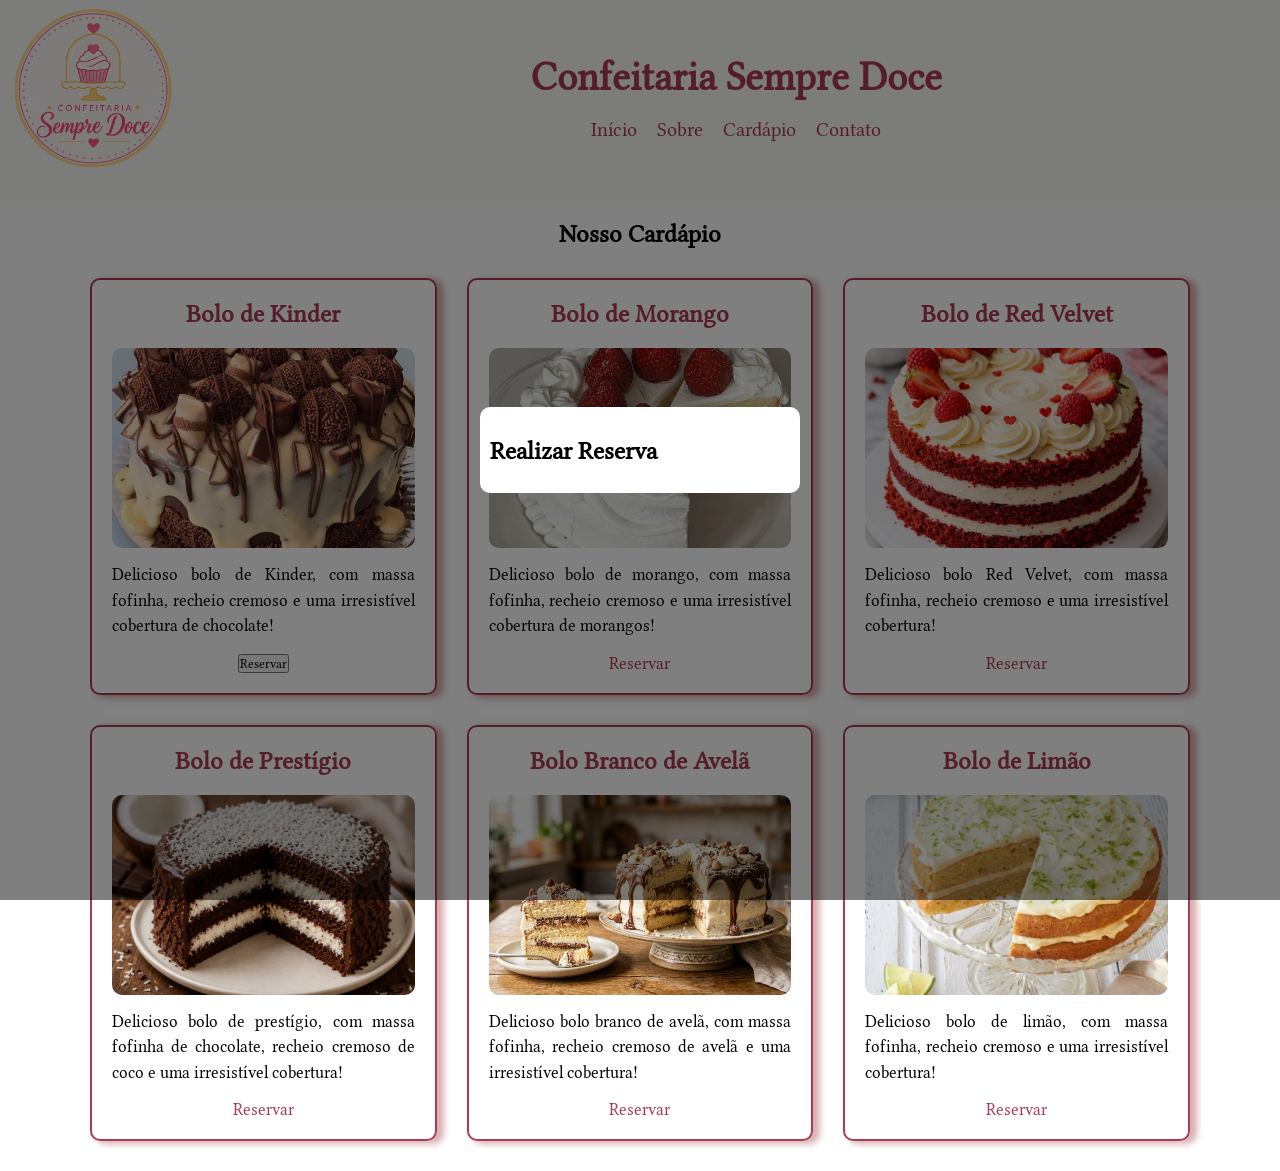
==== pages/cardapio.html @ 93947655 "atualuzando cardápio da confeitaria" ====
<!DOCTYPE html>
<html lang="pt-BR">

<head>
    <meta charset="UTF-8">
    <meta name="viewport" content="width=device-width, initial-scale=1.0">

    <title>Cardápio</title>

    <link rel="stylesheet" href="../css/index.css">
    <link rel="stylesheet" href="../css/cardapio.css">

    <link rel="preconnect" href="https://fonts.googleapis.com">
    <link rel="preconnect" href="https://fonts.gstatic.com" crossorigin>

    <link
        href="https://fonts.googleapis.com/css2?family=Cormorant+Garamond:ital,wght@0,300..700;1,300..700&family=Elms+Sans:ital,wght@0,100..900;1,100..900&family=Libertinus+Math&family=Pinyon+Script&display=swap"
        rel="stylesheet">
</head>

<body>

    <header>

        <div class="div-logo">
            <img class="logotipo" src="../img/logo.png" alt="Logo">
        </div>

        <div class="div-menu">

            <h1>Confeitaria Sempre Doce</h1>

            <br>

            <nav>
                <ul>
                    <li>
                        <a href="../index.html">Início</a>
                    </li>

                    <li>
                        <a href="sobre.html">Sobre</a>
                    </li>

                    <li>
                        <a href="cardapio.html">Cardápio</a>
                    </li>

                    <li>
                        <a href="contato.html">Contato</a>
                    </li>
                </ul>
            </nav>

        </div>

    </header>


    <section class="sobre">

        <h2>Nosso Cardápio</h2>

        <div class="menu-cardapio-itens">


            <!-- BOLO 1 -->
            <div class="menu-cardapio-item">

                <h3>Bolo de Kinder</h3>

                <div class="div-card">
                    <img class="img-cardapio" src="../img/bolo1.png" alt="Bolo de Kinder">
                </div>

                <p>
                    Delicioso bolo de Kinder, com massa fofinha,
                    recheio cremoso e uma irresistível cobertura de chocolate!
                </p>

                <div class="reservar">
                    <button onclick="abrir()">
                    Reservar
                </button>
                
                </div>

            </div>


            <!-- BOLO 2 -->
            <div class="menu-cardapio-item">

                <h3>Bolo de Morango</h3>

                <div class="div-card">
                    <img class="img-cardapio" src="../img/bolo2.png" alt="Bolo de Morango">
                </div>

                <p>
                    Delicioso bolo de morango, com massa fofinha,
                    recheio cremoso e uma irresistível cobertura de morangos!
                </p>

                <div class="reservar">
                    <a href="">Reservar</a>
                </div>

            </div>


            <!-- BOLO 3 -->
            <div class="menu-cardapio-item">

                <h3>Bolo de Red Velvet</h3>

                <div class="div-card">
                    <img class="img-cardapio" src="../img/bolo3.png" alt="Bolo Red Velvet">
                </div>

                <p>
                    Delicioso bolo Red Velvet, com massa fofinha,
                    recheio cremoso e uma irresistível cobertura!
                </p>

                <div class="reservar">
                    <a href="">Reservar</a>
                </div>

            </div>


            <!-- BOLO 4 -->
            <div class="menu-cardapio-item">

                <h3>Bolo de Prestígio</h3>

                <div class="div-card">
                    <img class="img-cardapio" src="../img/bolo4.png" alt="Bolo de Prestígio">
                </div>

                <p>
                    Delicioso bolo de prestígio, com massa fofinha de chocolate,
                    recheio cremoso de coco e uma irresistível cobertura!
                </p>

                <div class="reservar">
                    <a href="">Reservar</a>
                </div>

            </div>


            <!-- BOLO 5 -->
            <div class="menu-cardapio-item">

                <h3>Bolo Branco de Avelã</h3>

                <div class="div-card">
                    <img class="img-cardapio" src="../img/bolo5.png" alt="Bolo Branco de Avelã">
                </div>

                <p>
                    Delicioso bolo branco de avelã, com massa fofinha,
                    recheio cremoso de avelã e uma irresistível cobertura!
                </p>

                <div class="reservar">
                    <a href="">Reservar</a>
                </div>

            </div>


            <!-- BOLO 6 -->
            <div class="menu-cardapio-item">

                <h3>Bolo de Limão</h3>

                <div class="div-card">
                    <img class="img-cardapio" src="../img/bolo6.png" alt="Bolo de Limão">
                </div>

                <p>
                    Delicioso bolo de limão, com massa fofinha,
                    recheio cremoso e uma irresistível cobertura!
                </p>

                <div class="reservar">
                    <a href="">Reservar</a>
                </div>

            </div>


        </div>

    </section>

    <div id="fade" class="fade"></div>

    <div id="modal" class="modal">
        <div>
            <h2>Realizar Reserva</h2>
            <img src="" alt="">
        </div>

    </div>

    

</body>
<script src="../js/cardapio.js"></script>

</html>
---- css/index.css ----
* {
    margin: 0;
    padding: 0;
    font-family: "Libertinus Math", system-ui;
}

header {
    height: 200px;
    display: flex;
    background-color: #FAF9F5;
}

.div-logo {
    width: 15%;
    height: 194px;
}

.div-menu {
    width: 85%;
    height: 194px;
    display: flex;
    flex-direction: column;
    align-items: center;
    justify-content: center;
}

.logotipo {
    height: 180px;
}

ul {
    display: flex;
    gap: 20px;
    justify-content: center;
    list-style-type: none;
}

h1 {
    color: #ab3b57;
    font-size: 40px;
}

ul li {
    color: #ab3b57;
}

a {
    text-decoration: none;
    color: #ab3b57;
    font-size: 20px;
}

a:hover {
    cursor: pointer;
    text-decoration: underline;
}

.img-bolo {
    width: 100%;
    height: 300px;
    object-fit: cover;
}

.sobre {
    text-align: center;
    margin-top: 10px;
}

h2 {
    font-size: 25px;
    margin-top: 20px;
}

p {
    font-size: 20px;
    margin-top: 10px;
}


/* CARDÁPIO */

.menu-cardapio-itens {
    display: grid;
    grid-template-columns: repeat(3, 300px);
    gap: 40px 30px;
    justify-content: center;
    margin: 30px auto;
}

.menu-cardapio-item {
    width: 300px;
    border: 2px solid #ab3b57;
    border-radius: 10px;
    box-shadow: 6px 2px 6px 1px rgb(194 128 128 / 62%);
    padding: 15px;
    box-sizing: border-box;
}

h3 {
    font-size: 25px;
    color: #ab3b57;
    font-weight: bold;
}

.menu-cardapio-item h3 {
    text-align: center;
    margin-bottom: 15px;
}

.div-card {
    width: 100%;
    display: flex;
    justify-content: center;
}

.img-cardapio {
    width: 100%;
    height: 200px;
    object-fit: cover;
    border-radius: 10px;
}

.menu-cardapio-item p {
    font-size: 17px;
    text-align: justify;
    line-height: 1.5;
    margin-top: 15px;
}


.reservar {
    text-align: center;
    margin-top: 15px;
}

.reservar a {
    font-size: 17px;
    color: #ab3b57;
}




footer {
    background-color: #FAF9F5;
    height: 50px;
    margin-top: 20px;
    font-size: 20px;
    display: flex;
    justify-content: center;
    align-items: center;
}
---- css/cardapio.css ----
.menu-cardapio-itens {
    display: grid;
    grid-template-columns: repeat(3, 1fr);
    gap: 30px;
    margin: 30px auto;
    max-width: 1100px;
}

.menu-cardapio-item {
    border: 2px solid #ab3b57;
    border-radius: 10px;
    box-shadow: 6px 2px 6px 1px rgb(194 128 128 / 62%);
    padding: 20px;
    box-sizing: border-box;
    width: 100%;
}

.img-cardapio {
    width: 100%;
    height: 200px;
    object-fit: cover;
    border-radius: 10px;
}

.div-card {
    width: 100%;
    display: block;
}

.menu-cardapio-item h3 {
    font-size: 25px;
    color: #ab3b57;
    margin-bottom: 20px;
}

.menu-cardapio-item p {
    font-size: 17px;
    text-align: justify;
    line-height: 1.5;
    margin-top: 10px;
}

.menu-cardapio-item a {
    display: block;
    text-align: center;
    color: #ab3b57;
    font-size: 17px;
    margin-top: 15px;
}

.hide {
    display: none;
}

.fade {
    position: fixed;
    top: 0;
    left: 0;
    width: 100%;
    height: 100%;
    background-color: rgba(0,0,0,0.5);
    z-index: 1;
}

.modal {
    position: fixed;
    top: 50%;
    left: 50%;
    transform: translate(-50%, -50%);
    background-color: white;
    border-radius: 10px;
    width: 300px;
    padding: 10px;
    z-index: 2;
}
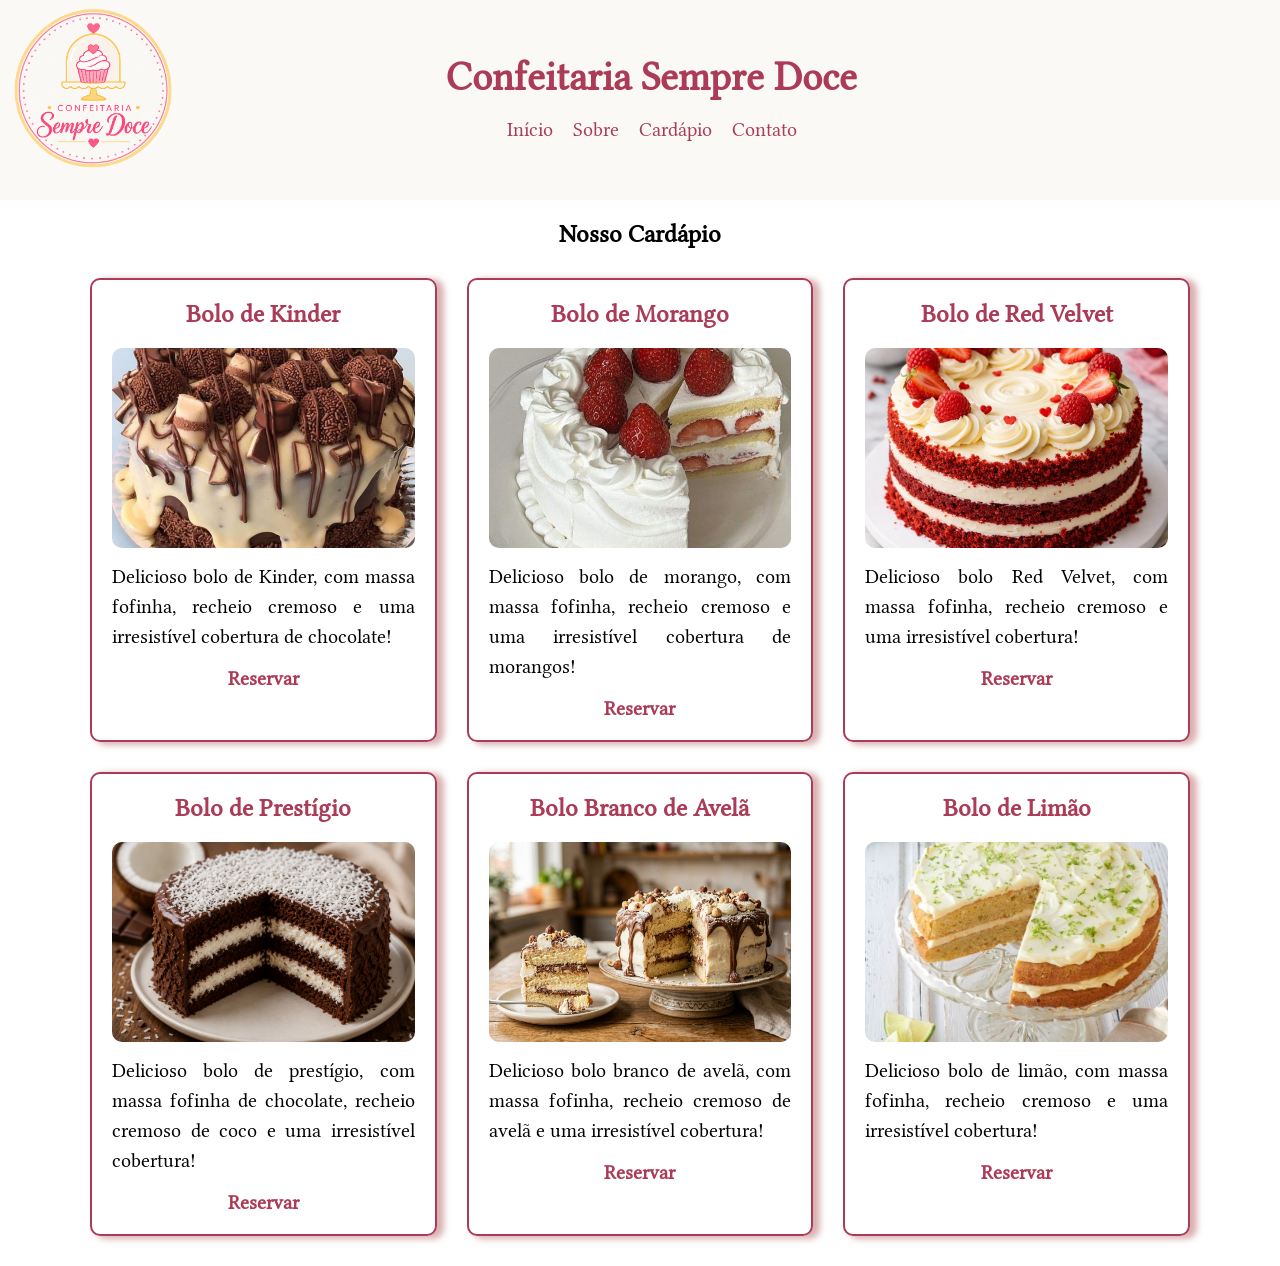
==== commit 65bb9591: "construindo cardápio e página sobre" ====
--- a/pages/cardapio.html
+++ b/pages/cardapio.html
@@ -53,7 +53,7 @@
             </nav>
 
         </div>
-
+        <div class="div-logo"></div>
     </header>
 
 
@@ -78,11 +78,11 @@
                     recheio cremoso e uma irresistível cobertura de chocolate!
                 </p>
 
-                <div class="reservar">
-                    <button onclick="abrir()">
-                    Reservar
-                </button>
-                
+
+                <div class="reservar">
+                    <button class="button-reserva" onclick="abrir()">
+                        Reservar
+                    </button>
                 </div>
 
             </div>
@@ -103,7 +103,9 @@
                 </p>
 
                 <div class="reservar">
-                    <a href="">Reservar</a>
+                    <button class="button-reserva" onclick="abrir()">
+                        Reservar
+                    </button>
                 </div>
 
             </div>
@@ -123,8 +125,11 @@
                     recheio cremoso e uma irresistível cobertura!
                 </p>
 
-                <div class="reservar">
-                    <a href="">Reservar</a>
+
+                <div class="reservar">
+                    <button class="button-reserva" onclick="abrir()">
+                        Reservar
+                    </button>
                 </div>
 
             </div>
@@ -144,8 +149,11 @@
                     recheio cremoso de coco e uma irresistível cobertura!
                 </p>
 
-                <div class="reservar">
-                    <a href="">Reservar</a>
+
+                <div class="reservar">
+                    <button class="button-reserva" onclick="abrir()">
+                        Reservar
+                    </button>
                 </div>
 
             </div>
@@ -165,8 +173,11 @@
                     recheio cremoso de avelã e uma irresistível cobertura!
                 </p>
 
-                <div class="reservar">
-                    <a href="">Reservar</a>
+
+                <div class="reservar">
+                    <button class="button-reserva" onclick="abrir()">
+                        Reservar
+                    </button>
                 </div>
 
             </div>
@@ -186,8 +197,11 @@
                     recheio cremoso e uma irresistível cobertura!
                 </p>
 
-                <div class="reservar">
-                    <a href="">Reservar</a>
+
+                <div class="reservar">
+                    <button class="button-reserva" onclick="abrir()">
+                        Reservar
+                    </button>
                 </div>
 
             </div>
@@ -197,19 +211,22 @@
 
     </section>
 
-    <div id="fade" class="fade"></div>
-
-    <div id="modal" class="modal">
-        <div>
+    <div id="fade" class="hide"></div>
+
+    <div id="modal" class="hide">
+        <div class="centralizado">
             <h2>Realizar Reserva</h2>
-            <img src="" alt="">
+            <img src="../img/qrcode.png" alt="QRCode para pagamento via Pix">
+        </div>
+
+        <div class="fechar">
+            <a href="">Fechar</a>
         </div>
 
     </div>
 
-    
+    <script src="../js/cardapio.js"></script>
 
 </body>
-<script src="../js/cardapio.js"></script>
 
 </html>
--- a/css/index.css
+++ b/css/index.css
@@ -139,8 +139,6 @@
 }
 
 
-
-
 footer {
     background-color: #FAF9F5;
     height: 50px;
--- a/css/cardapio.css
+++ b/css/cardapio.css
@@ -34,7 +34,7 @@
 }
 
 .menu-cardapio-item p {
-    font-size: 17px;
+    font-size: 20px;
     text-align: justify;
     line-height: 1.5;
     margin-top: 10px;
@@ -70,6 +70,32 @@
     background-color: white;
     border-radius: 10px;
     width: 300px;
-    padding: 10px;
+    padding: 20px;
     z-index: 2;
-}+}
+
+.fechar {
+    text-align: right;
+}
+
+.button-reserva {
+    text-decoration: none;
+    cursor: pointer;
+    font-size: 20px;
+    background-color: transparent;
+    border: 0px;
+    color: #ab3b57;
+    font-weight: bold;
+}
+
+.button-reserva:hover {
+    text-decoration: underline;
+}
+
+.centralizado {
+    text-align: center;
+}
+
+p {
+    font-size: 30px;
+}
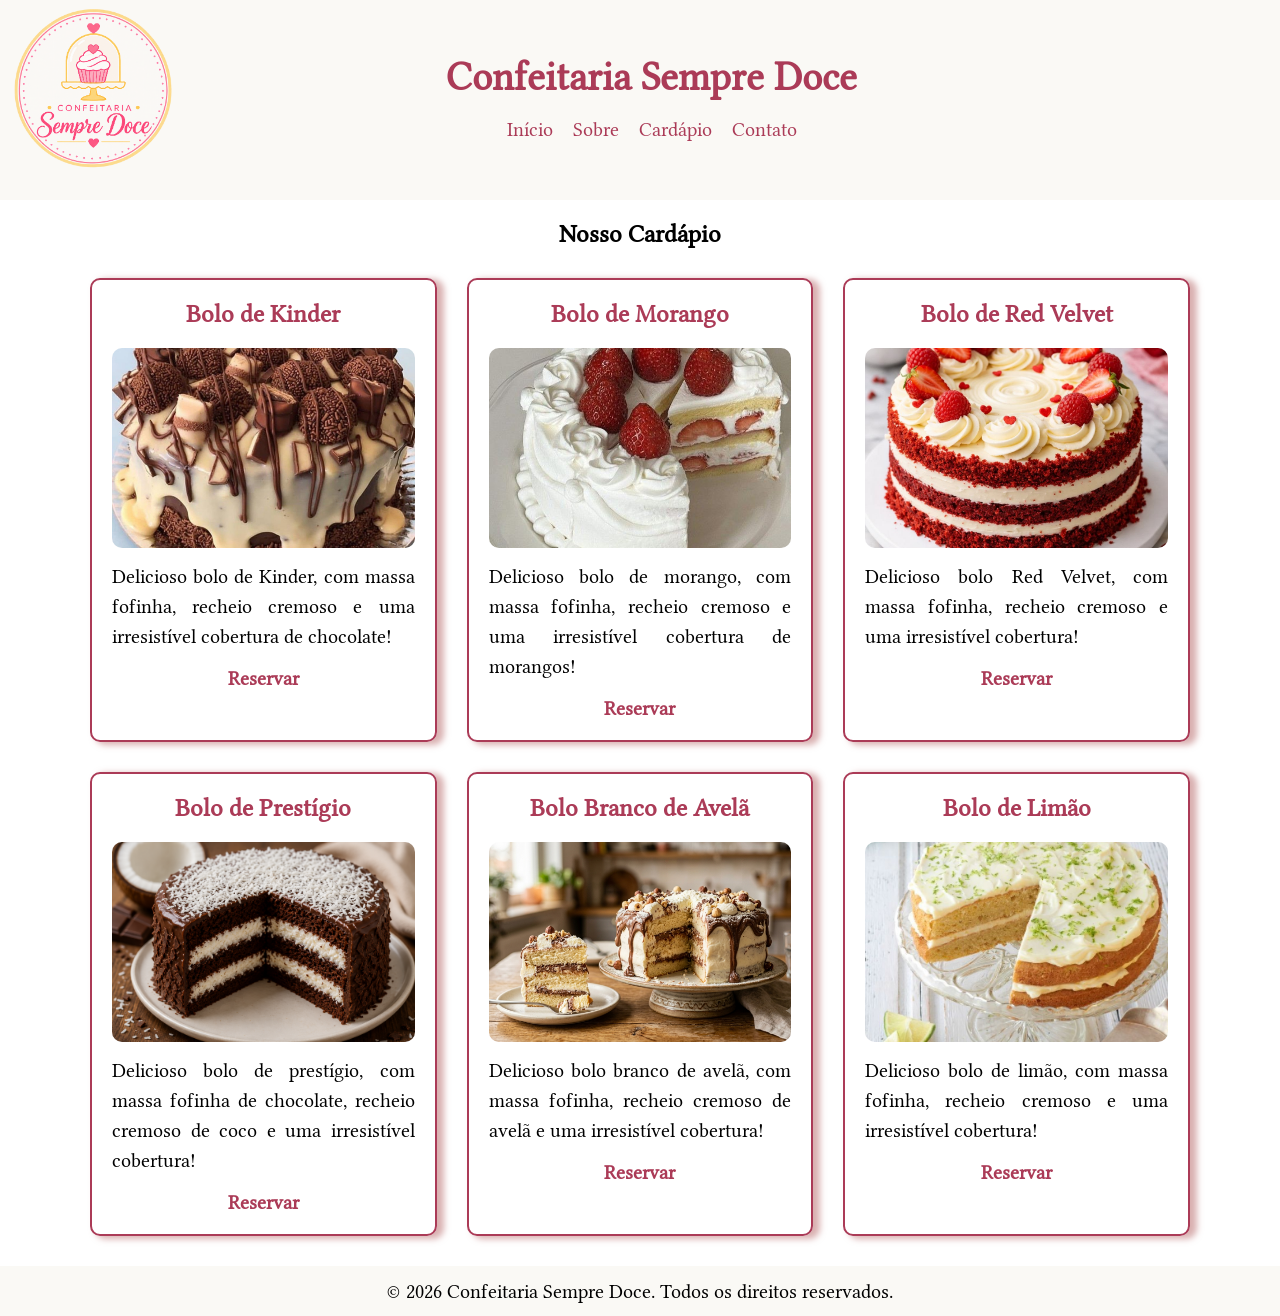
==== commit 341333c2: "adicionando footers que faltavam" ====
--- a/pages/cardapio.html
+++ b/pages/cardapio.html
@@ -225,6 +225,10 @@
 
     </div>
 
+    <footer class="footer">
+        &copy; 2026 Confeitaria Sempre Doce. Todos os direitos reservados.
+    </footer>
+
     <script src="../js/cardapio.js"></script>
 
 </body>
--- a/css/index.css
+++ b/css/index.css
@@ -139,6 +139,7 @@
 }
 
 
+
 footer {
     background-color: #FAF9F5;
     height: 50px;
@@ -147,4 +148,5 @@
     display: flex;
     justify-content: center;
     align-items: center;
-}+}
+
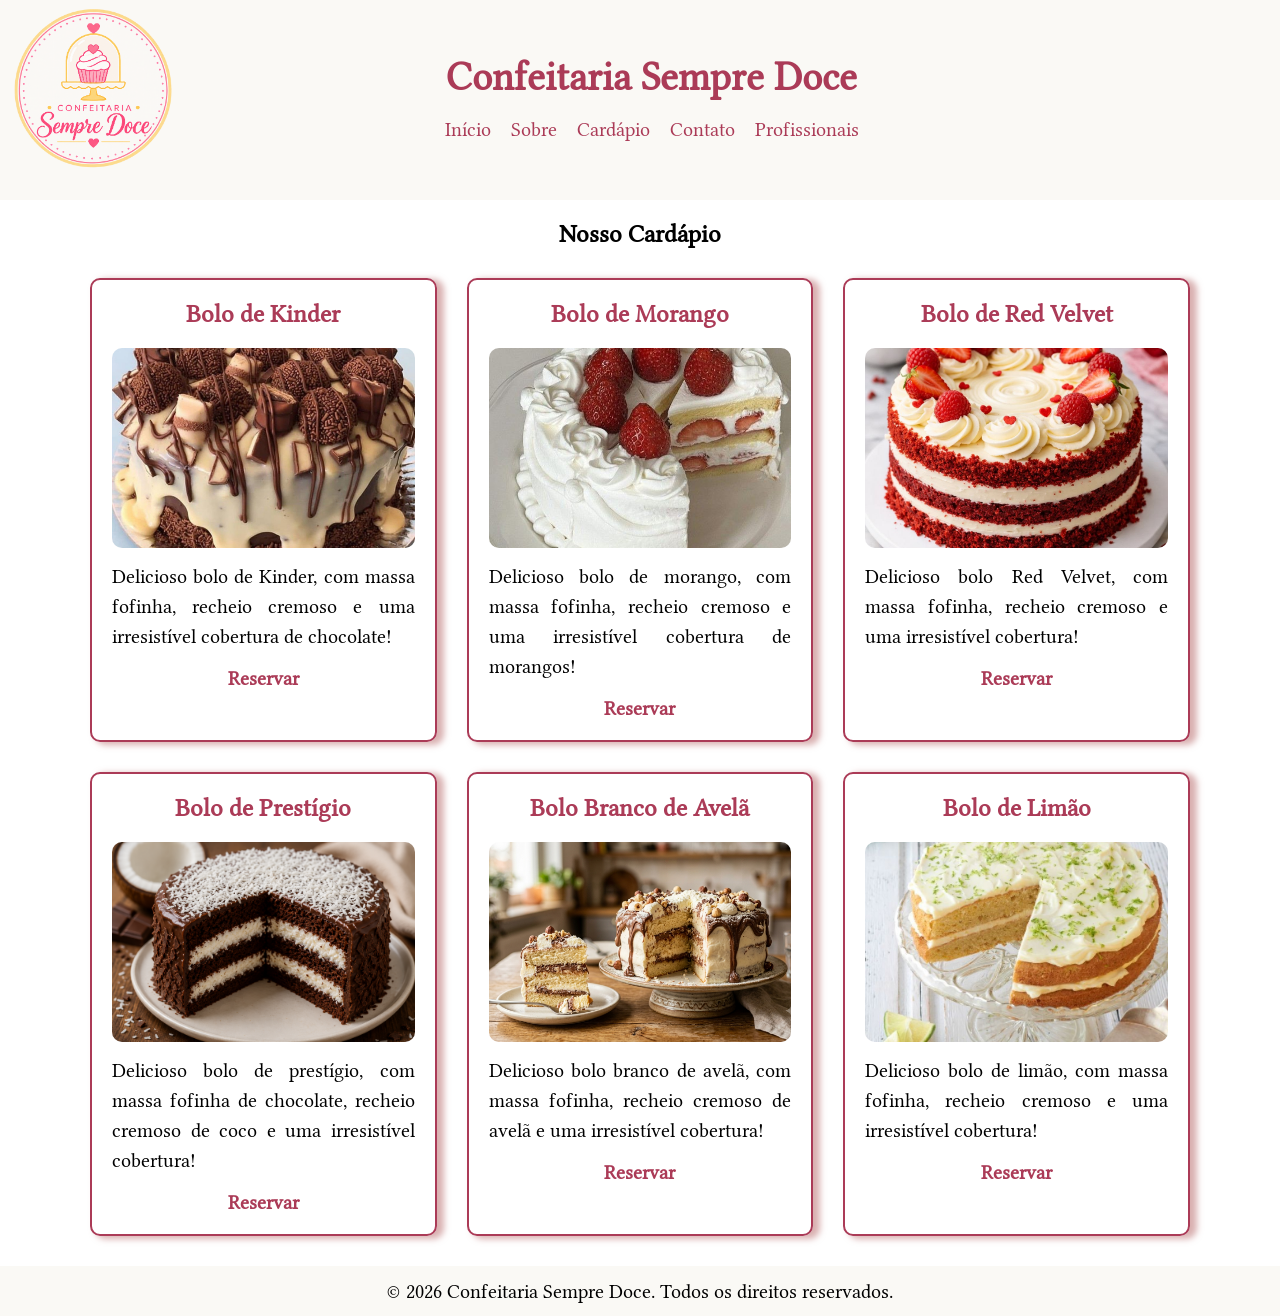
==== commit 69695e6e: "atualizando pagina" ====
--- a/pages/cardapio.html
+++ b/pages/cardapio.html
@@ -49,6 +49,11 @@
                     <li>
                         <a href="contato.html">Contato</a>
                     </li>
+
+                    <li>
+                        <a href="pages/profissionais.html">Profissionais</a>
+                    </li>
+                    
                 </ul>
             </nav>
 
